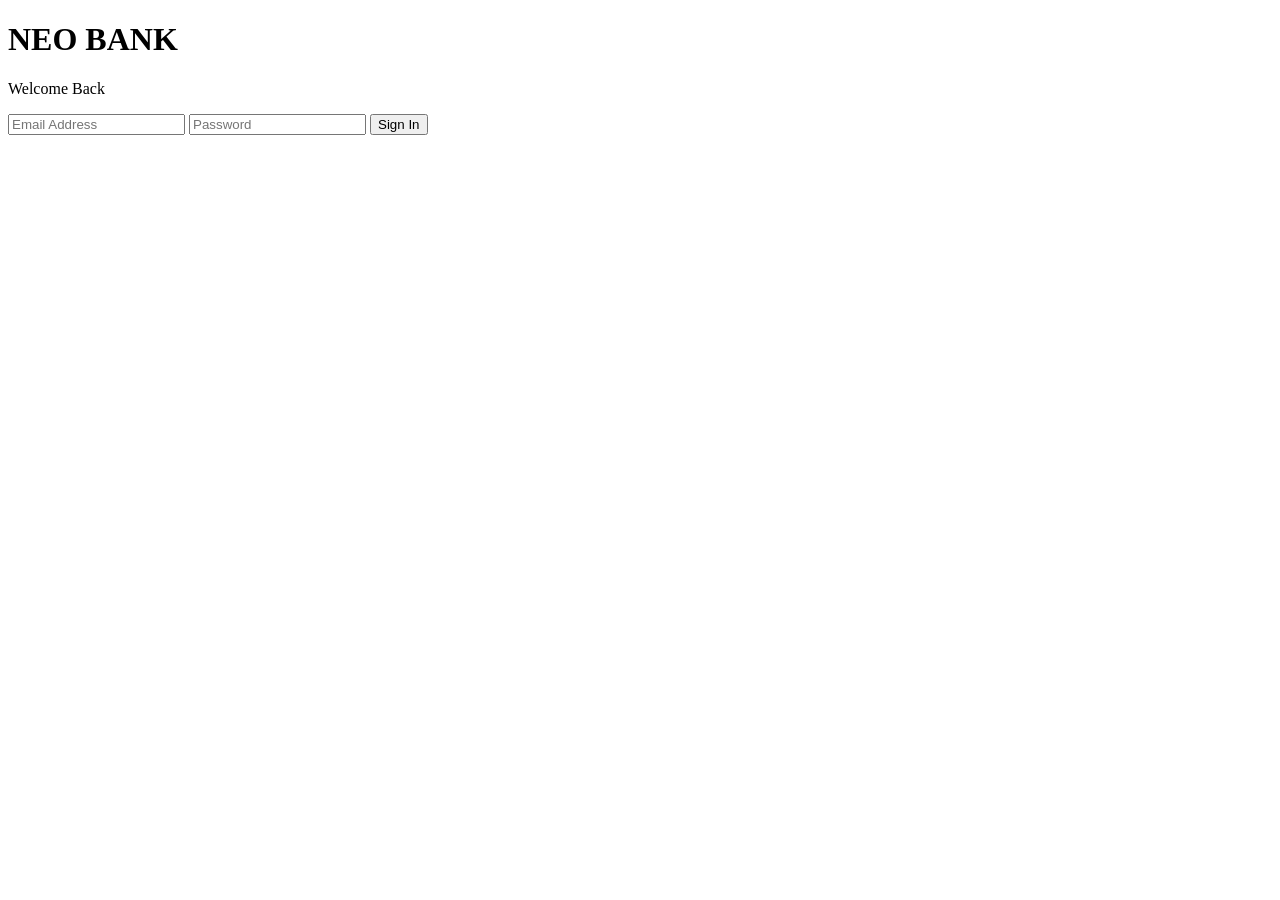
==== index.html @ 3617bf97 "Update index.html" ====
<!DOCTYPE html>
<html>
<head>
    <title>NEO BANK</title>
    <link rel="stylesheet" href="css/style.css">
</head>

<body>

<div class="hero">

    <div class="overlay">

        <div class="login-card">

            <h1>NEO BANK</h1>

            <p class="subtitle">
                Welcome Back
            </p>

            <input
                type="email"
                placeholder="Email Address"
            >

            <input
                type="password"
                placeholder="Password"
            >

            <button>
                Sign In
            </button>

        </div>

    </div>

</div>
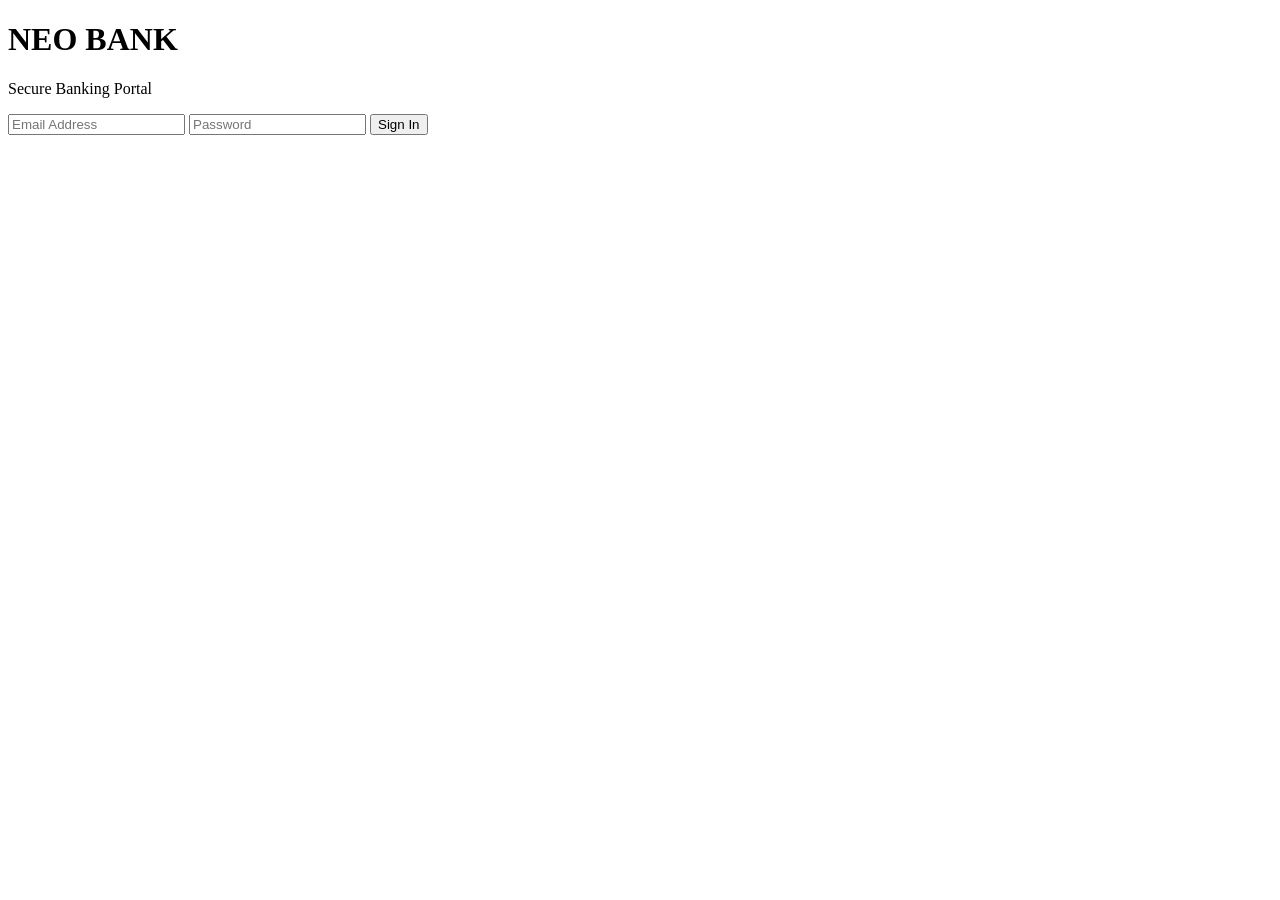
==== commit d94285ad: "Update index.html" ====
--- a/index.html
+++ b/index.html
@@ -7,34 +7,33 @@
 
 <body>
 
-<div class="hero">
+<div class="login-container">
 
-    <div class="overlay">
+    <div class="login-card">
 
-        <div class="login-card">
+        <h1>NEO BANK</h1>
 
-            <h1>NEO BANK</h1>
+        <p class="subtitle">
+            Secure Banking Portal
+        </p>
 
-            <p class="subtitle">
-                Welcome Back
-            </p>
+        <input
+            type="email"
+            placeholder="Email Address"
+        >
 
-            <input
-                type="email"
-                placeholder="Email Address"
-            >
+        <input
+            type="password"
+            placeholder="Password"
+        >
 
-            <input
-                type="password"
-                placeholder="Password"
-            >
-
-            <button>
-                Sign In
-            </button>
-
-        </div>
+        <button>
+            Sign In
+        </button>
 
     </div>
 
 </div>
+
+</body>
+</html>
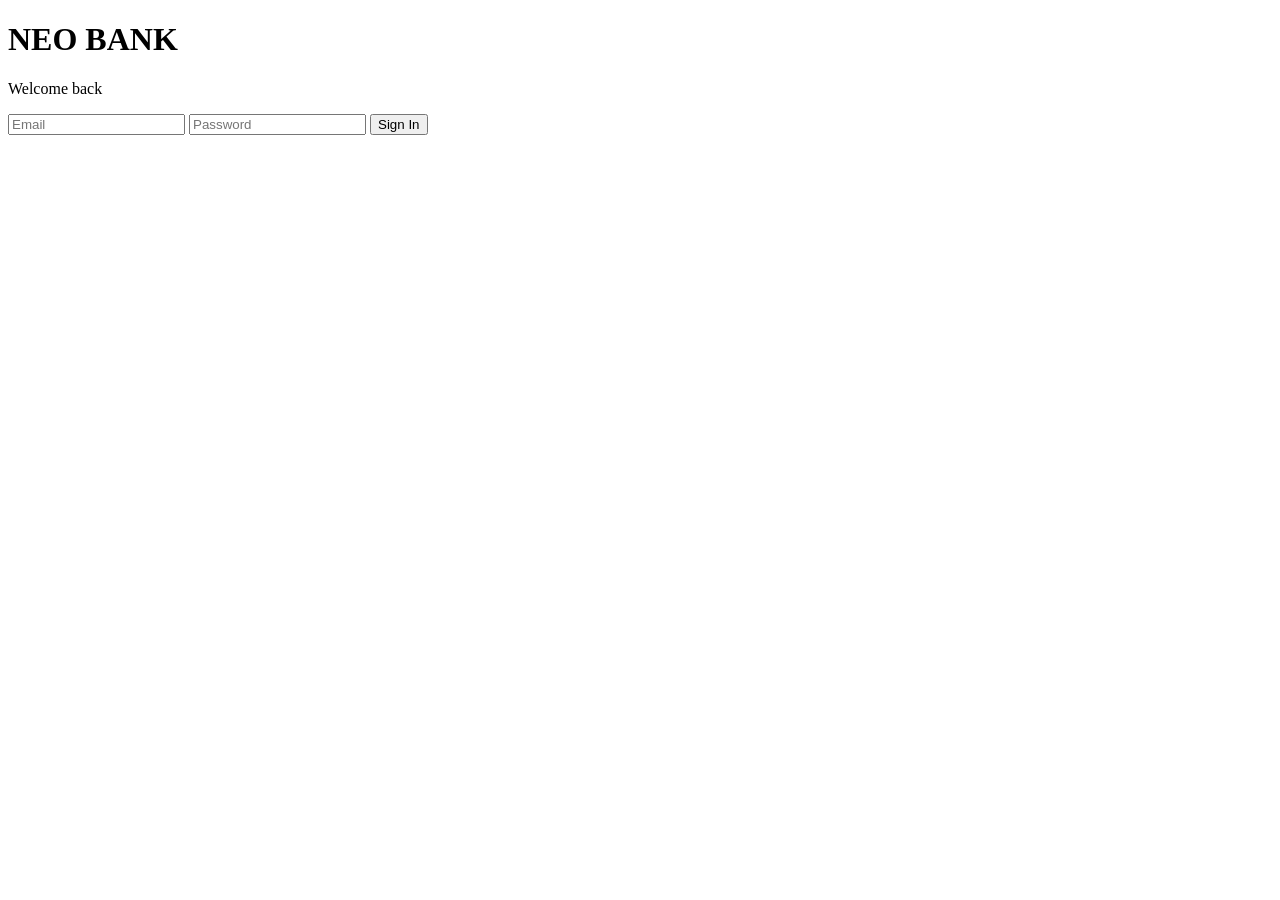
==== commit 5c81f128: "Create index.html" ====
--- a/index.html
+++ b/index.html
@@ -2,38 +2,24 @@
 <html>
 <head>
     <title>NEO BANK</title>
-    <link rel="stylesheet" href="css/style.css">
+    <link rel="stylesheet" href="style.css">
 </head>
 
 <body>
 
-<div class="login-container">
+<div class="login-box">
 
-    <div class="login-card">
+    <h1>NEO BANK</h1>
+    <p>Welcome back</p>
 
-        <h1>NEO BANK</h1>
+    <input type="email" id="email" placeholder="Email">
+    <input type="password" id="password" placeholder="Password">
 
-        <p class="subtitle">
-            Secure Banking Portal
-        </p>
-
-        <input
-            type="email"
-            placeholder="Email Address"
-        >
-
-        <input
-            type="password"
-            placeholder="Password"
-        >
-
-        <button>
-            Sign In
-        </button>
-
-    </div>
+    <button onclick="login()">Sign In</button>
 
 </div>
 
+<script src="script.js"></script>
+
 </body>
-</html>+</html>
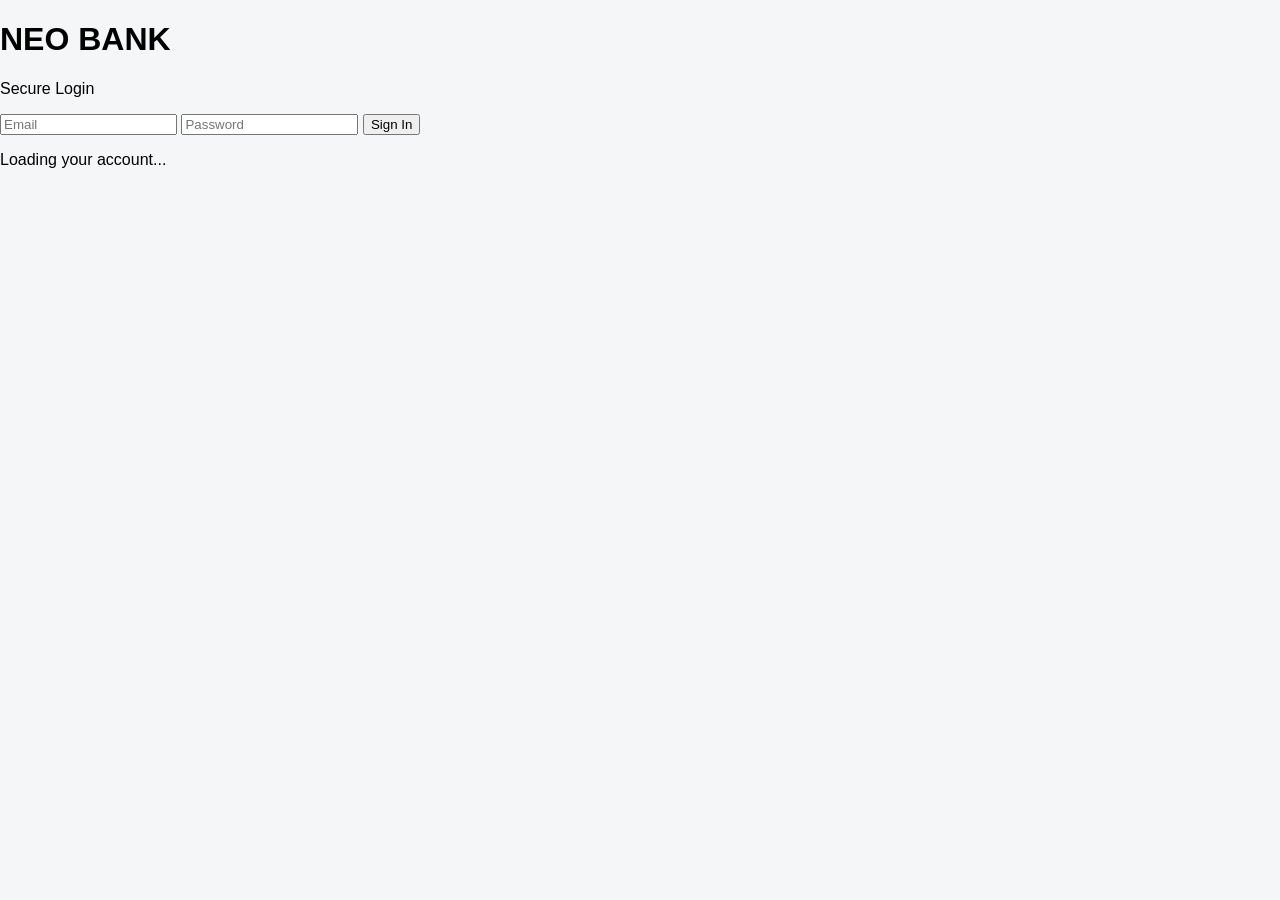
==== commit bd3ec913: "Update index.html" ====
--- a/index.html
+++ b/index.html
@@ -10,13 +10,19 @@
 <div class="login-box">
 
     <h1>NEO BANK</h1>
-    <p>Welcome back</p>
+    <p>Secure Login</p>
 
     <input type="email" id="email" placeholder="Email">
     <input type="password" id="password" placeholder="Password">
 
     <button onclick="login()">Sign In</button>
 
+    <p id="error" class="error"></p>
+
+</div>
+
+<div id="loader" class="loader">
+    Loading your account...
 </div>
 
 <script src="script.js"></script>
--- a/style.css
+++ b/style.css
@@ -0,0 +1,209 @@
+body{
+    margin:0;
+    font-family:Arial;
+    background:#f4f6f8;
+}
+
+/* LAYOUT */
+.layout{
+    display:flex;
+    min-height:100vh;
+}
+
+/* SIDEBAR */
+.sidebar{
+    width:220px;
+    background:#0a6b3e;
+    color:white;
+    padding:20px;
+}
+
+.sidebar h2{
+    margin-bottom:30px;
+}
+
+.sidebar a{
+    display:block;
+    color:white;
+    text-decoration:none;
+    padding:10px 0;
+    opacity:0.9;
+}
+
+/* MAIN */
+.main{
+    flex:1;
+    padding:20px;
+}
+
+/* TOP BAR */
+.topbar{
+    display:flex;
+    justify-content:space-between;
+    align-items:center;
+}
+
+/* CARD */
+.card{
+    background:#0a6b3e;
+    color:white;
+    padding:20px;
+    border-radius:15px;
+    margin:20px 0;
+}
+
+.balance-row{
+    display:flex;
+    justify-content:space-between;
+    align-items:center;
+}
+
+/* GRID */
+.grid{
+    display:grid;
+    grid-template-columns:repeat(4,1fr);
+    gap:10px;
+}
+
+.grid div{
+    background:white;
+    padding:15px;
+    text-align:center;
+    border-radius:10px;
+}
+
+/* TRANSACTIONS */
+.transactions{
+    background:white;
+    padding:15px;
+    border-radius:10px;
+}
+
+.tx{
+    display:flex;
+    justify-content:space-between;
+    padding:10px 0;
+    border-bottom:1px solid #eee;
+}
+.grid a{
+    background:white;
+    padding:18px;
+    text-align:center;
+    border-radius:12px;
+    text-decoration:none;
+    color:#0a6b3e;
+    font-weight:bold;
+    transition:0.2s;
+}
+
+.grid a:hover{
+    transform:scale(1.05);
+}
+
+.sidebar a i,
+.grid a i{
+    margin-right:8px;
+}
+.page{
+    max-width:400px;
+    margin:80px auto;
+    background:white;
+    padding:20px;
+    border-radius:15px;
+}
+
+.page input{
+    width:100%;
+    padding:12px;
+    margin:10px 0;
+}
+
+.page button{
+    width:100%;
+    padding:12px;
+    background:#0a6b3e;
+    color:white;
+    border:none;
+    border-radius:10px;
+}
+@media(max-width:768px){
+
+    .layout{
+        flex-direction:column;
+    }
+
+    .sidebar{
+        width:100%;
+        text-align:center;
+    }
+
+    .grid{
+        grid-template-columns:repeat(2,1fr);
+    }
+}
+body.dark{
+    background:#0f172a;
+    color:white;
+}
+
+.sidebar{
+    transition:0.3s;
+}
+
+.sidebar.hide{
+    transform:translateX(-100%);
+}
+
+.menu-btn{
+    background:none;
+    border:none;
+    font-size:20px;
+}
+
+.topbar{
+    display:flex;
+    justify-content:space-between;
+    align-items:center;
+}
+
+.top-icons button{
+    margin-left:10px;
+    border:none;
+    background:white;
+    padding:8px;
+    border-radius:8px;
+}
+
+/* POPUP */
+.popup{
+    position:fixed;
+    bottom:20px;
+    right:20px;
+    background:#0a6b3e;
+    color:white;
+    padding:12px 20px;
+    border-radius:10px;
+    display:none;
+    animation:fade 0.3s ease-in-out;
+}
+
+@keyframes fade{
+    from{opacity:0; transform:translateY(20px);}
+    to{opacity:1; transform:translateY(0);}
+}
+button{
+    cursor:pointer;
+    transition:0.2s;
+}
+
+button:hover{
+    transform:scale(1.05);
+}
+
+.grid a{
+    transition:0.2s;
+}
+
+.grid a:hover{
+    transform:scale(1.05);
+}
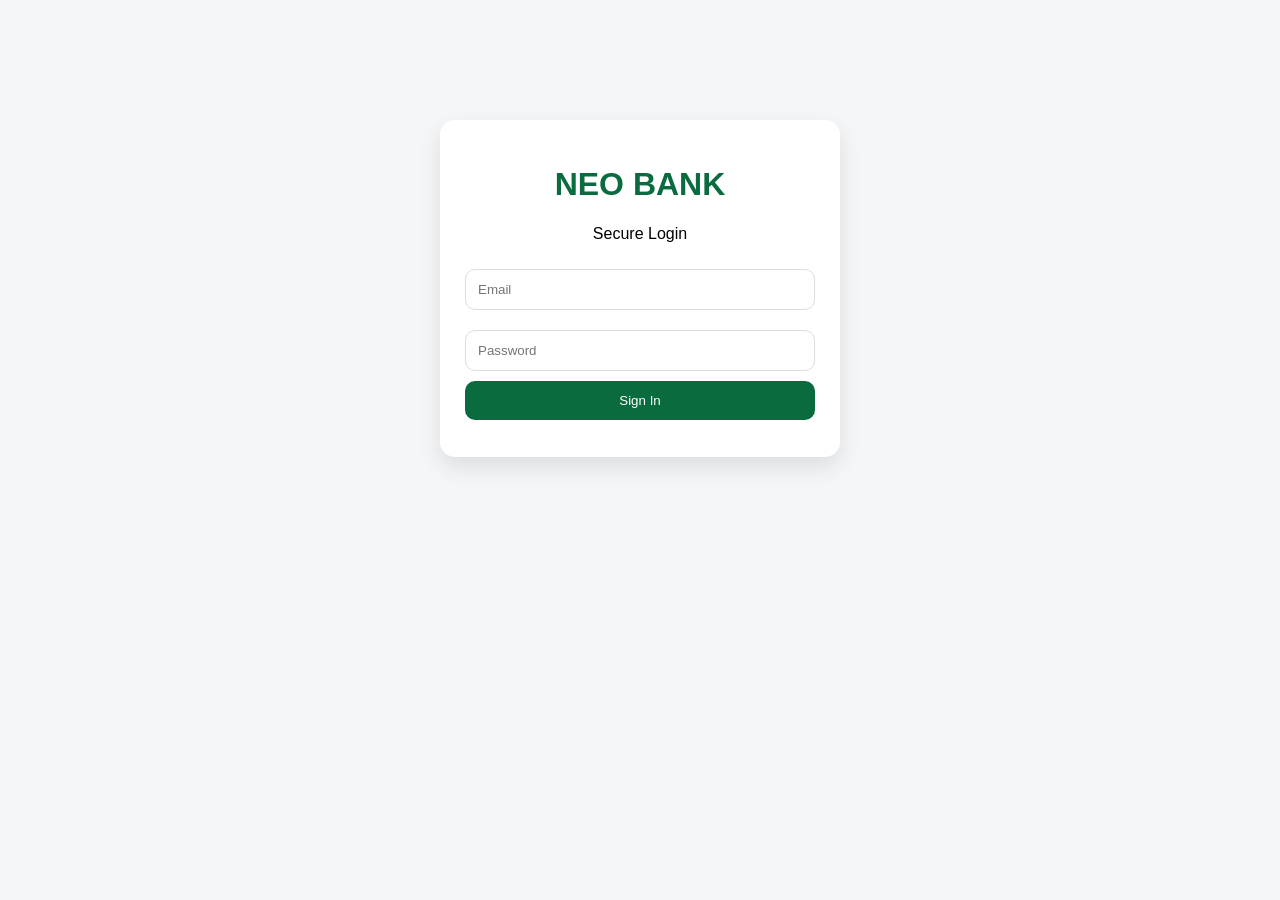
==== commit d37f306e: "Update index.html" ====
--- a/index.html
+++ b/index.html
@@ -3,6 +3,8 @@
 <head>
     <title>NEO BANK</title>
     <link rel="stylesheet" href="style.css">
+    <link rel="stylesheet"
+href="https://cdnjs.cloudflare.com/ajax/libs/font-awesome/6.5.1/css/all.min.css">
 </head>
 
 <body>
--- a/style.css
+++ b/style.css
@@ -1,4 +1,45 @@
+body{/* LOGIN PAGE */
+
 body{
+    margin:0;
+    font-family:Arial,sans-serif;
+    background:#f4f6f8;
+}
+
+.login-box{
+    width:90%;
+    max-width:350px;
+    margin:120px auto;
+    background:white;
+    padding:25px;
+    border-radius:15px;
+    text-align:center;
+    box-shadow:0 10px 25px rgba(0,0,0,0.1);
+}
+
+.login-box h1{
+    color:#0a6b3e;
+}
+
+input{
+    width:100%;
+    padding:12px;
+    margin:10px 0;
+    border:1px solid #ddd;
+    border-radius:10px;
+    box-sizing:border-box;
+}
+
+button{
+    width:100%;
+    padding:12px;
+    background:#0a6b3e;
+    color:white;
+    border:none;
+    border-radius:10px;
+}
+
+/* DASHBOARD STYLES BELOW THIS */
     margin:0;
     font-family:Arial;
     background:#f4f6f8;
@@ -207,3 +248,142 @@
 .grid a:hover{
     transform:scale(1.05);
 }
+.error{
+    color:red;
+    font-size:12px;
+}
+
+/* LOADER */
+.loader{
+    display:none;
+    position:fixed;
+    top:0;
+    left:0;
+    width:100%;
+    height:100%;
+    background:rgba(0,0,0,0.8);
+    color:white;
+    justify-content:center;
+    align-items:center;
+    font-size:18px;
+}
+
+/* CHART */
+.chart-box{
+    background:white;
+    padding:15px;
+    margin-top:20px;
+    border-radius:10px;
+}
+
+.bar, .bar2, .bar3{
+    height:10px;
+    background:#0a6b3e;
+    margin:8px 0;
+    border-radius:5px;
+}
+
+.bar{width:80%}
+.bar2{width:60%}
+.bar3{width:40%}
+.card{
+    background:linear-gradient(
+        135deg,
+        #0a6b3e,
+        #13a35d
+    );
+    color:white;
+    padding:25px;
+    border-radius:20px;
+    box-shadow:0 10px 30px rgba(0,0,0,0.15);
+}
+
+.eye-btn{
+    width:auto;
+    padding:8px 12px;
+    border:none;
+    border-radius:8px;
+    background:white;
+    color:#0a6b3e;
+}
+
+.copy-btn{
+    width:auto;
+    margin-top:15px;
+    background:white;
+    color:#0a6b3e;
+    font-weight:bold;
+}
+
+.account-number{
+    margin-top:10px;
+    opacity:0.9;
+}
+.grid{
+    display:grid;
+    grid-template-columns:repeat(4,1fr);
+    gap:15px;
+}
+
+.grid a{
+    background:white;
+    border-radius:15px;
+    padding:20px 10px;
+    text-decoration:none;
+    color:#0a6b3e;
+    display:flex;
+    flex-direction:column;
+    align-items:center;
+    justify-content:center;
+    gap:10px;
+    box-shadow:0 4px 15px rgba(0,0,0,0.08);
+    transition:0.2s;
+}
+
+.grid a:hover{
+    transform:translateY(-3px);
+}
+
+.icon{
+    font-size:24px;
+}
+.transactions{
+    background:white;
+    padding:15px;
+    border-radius:15px;
+    margin-top:20px;
+    box-shadow:0 4px 15px rgba(0,0,0,0.08);
+}
+
+.tx{
+    display:flex;
+    justify-content:space-between;
+    align-items:center;
+    padding:15px 10px;
+    border-bottom:1px solid #eee;
+}
+
+.tx:last-child{
+    border-bottom:none;
+}
+
+.deposit b{
+    color:#16a34a;
+}
+
+.withdrawal b{
+    color:#dc2626;
+}
+.tx small{
+    color:#666;
+}
+
+.status-completed{
+    color:#16a34a;
+    font-weight:bold;
+}
+
+.status-pending{
+    color:#f59e0b;
+    font-weight:bold;
+}
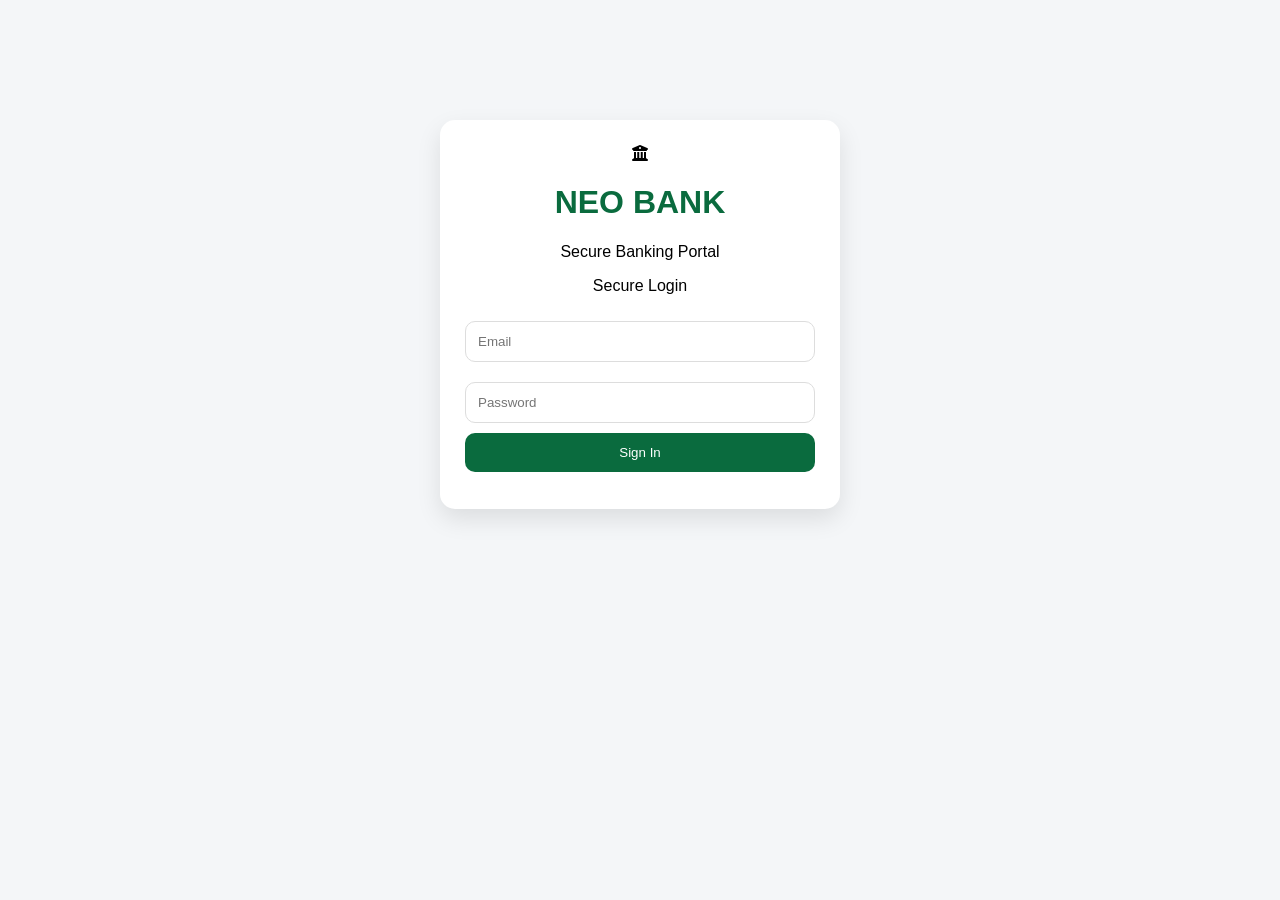
==== commit 8005a49b: "Update index.html" ====
--- a/index.html
+++ b/index.html
@@ -11,7 +11,17 @@
 
 <div class="login-box">
 
+    <div class="logo-section">
+
+    <div class="logo-circle">
+        <i class="fa-solid fa-building-columns"></i>
+    </div>
+
     <h1>NEO BANK</h1>
+
+    <p>Secure Banking Portal</p>
+
+</div>
     <p>Secure Login</p>
 
     <input type="email" id="email" placeholder="Email">
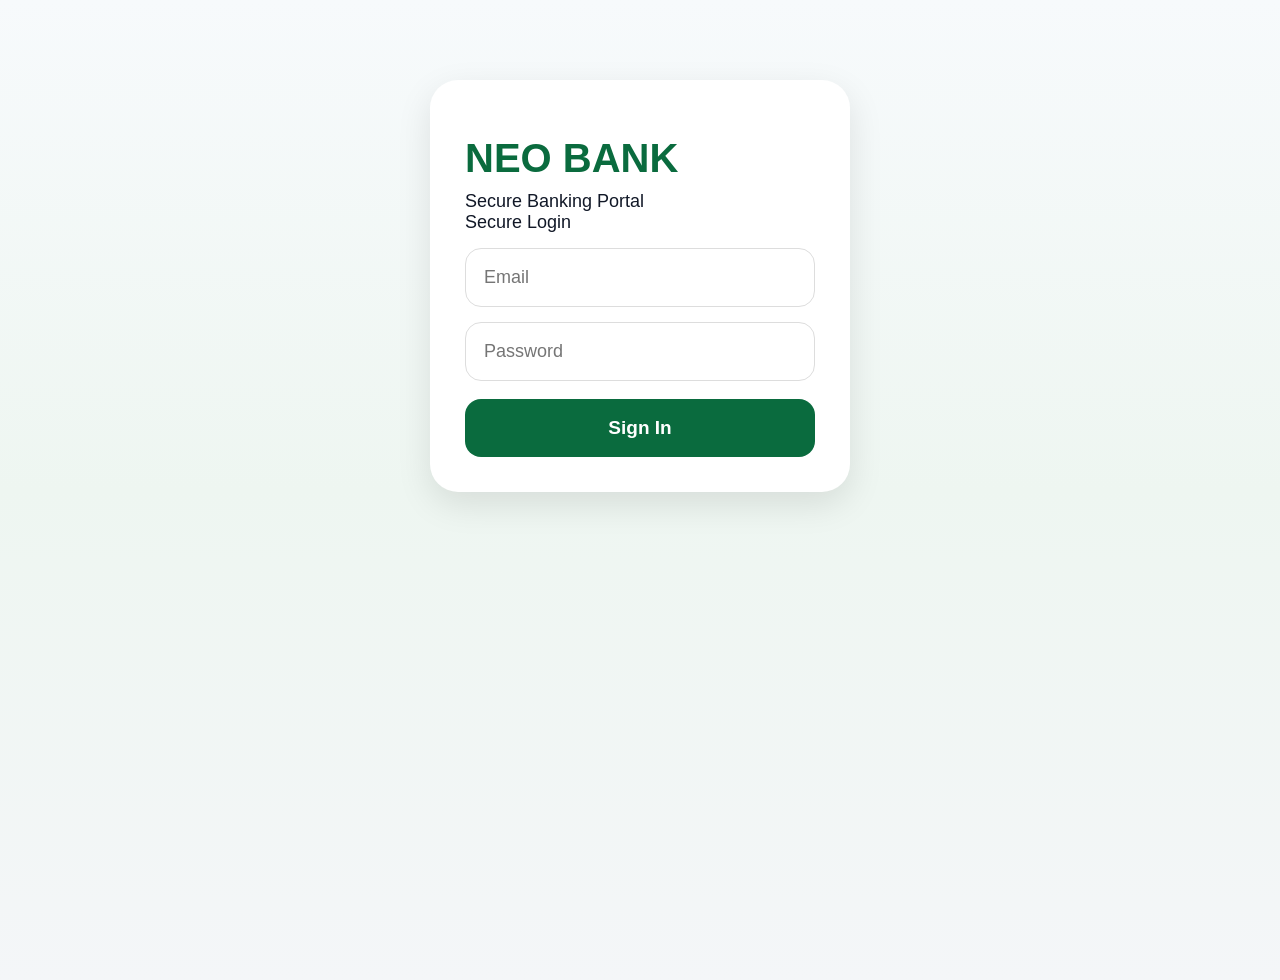
==== commit 4073a96a: "Update index.html" ====
--- a/index.html
+++ b/index.html
@@ -33,9 +33,6 @@
 
 </div>
 
-<div id="loader" class="loader">
-    Loading your account...
-</div>
 
 <script src="script.js"></script>
 
--- a/style.css
+++ b/style.css
@@ -1,389 +1,753 @@
-body{/* LOGIN PAGE */
+/* ======================
+   GLOBAL
+====================== */
+
+*{
+    margin:0;
+    padding:0;
+    box-sizing:border-box;
+}
 
 body{
-    margin:0;
-    font-family:Arial,sans-serif;
-    background:#f4f6f8;
-}
+    font-family:'Poppins',sans-serif;
+    background:linear-gradient(
+        180deg,
+        #f7fafc,
+        #eef6f1,
+        #f4f6f8
+    );
+    color:#111827;
+    min-height:100vh;
+    font-size:18px;
+}
+
+/* ======================
+   LOGIN
+====================== */
 
 .login-box{
-    width:90%;
-    max-width:350px;
-    margin:120px auto;
+    width:92%;
+    max-width:420px;
+    margin:80px auto;
     background:white;
-    padding:25px;
-    border-radius:15px;
-    text-align:center;
-    box-shadow:0 10px 25px rgba(0,0,0,0.1);
+    padding:35px;
+    border-radius:28px;
+    box-shadow:0 12px 35px rgba(0,0,0,.1);
 }
 
 .login-box h1{
+    font-size:40px;
+    font-weight:900;
     color:#0a6b3e;
+    margin-bottom:10px;
 }
 
 input{
     width:100%;
-    padding:12px;
-    margin:10px 0;
+    padding:18px;
     border:1px solid #ddd;
-    border-radius:10px;
-    box-sizing:border-box;
+    border-radius:16px;
+    margin-top:15px;
+    font-size:18px;
 }
 
 button{
     width:100%;
-    padding:12px;
+    padding:18px;
+    border:none;
+    border-radius:16px;
     background:#0a6b3e;
     color:white;
-    border:none;
-    border-radius:10px;
-}
-
-/* DASHBOARD STYLES BELOW THIS */
-    margin:0;
-    font-family:Arial;
-    background:#f4f6f8;
-}
-
-/* LAYOUT */
+    font-size:19px;
+    font-weight:800;
+    margin-top:18px;
+    cursor:pointer;
+    transition:.3s;
+}
+
+button:hover{
+    transform:scale(1.02);
+}
+
+/* ======================
+   LAYOUT
+====================== */
+
 .layout{
-    display:flex;
-    min-height:100vh;
-}
-
-/* SIDEBAR */
+    display:block;
+}
+
+.main{
+    padding:15px;
+}
+
+/* ======================
+   SIDEBAR
+====================== */
+
 .sidebar{
-    width:220px;
+    width:100%;
     background:#0a6b3e;
-    color:white;
-    padding:20px;
+    padding:18px;
+    display:flex;
+    justify-content:space-around;
+    align-items:center;
 }
 
 .sidebar h2{
-    margin-bottom:30px;
+    display:none;
 }
 
 .sidebar a{
-    display:block;
     color:white;
     text-decoration:none;
-    padding:10px 0;
-    opacity:0.9;
-}
-
-/* MAIN */
-.main{
-    flex:1;
-    padding:20px;
-}
-
-/* TOP BAR */
+    font-size:17px;
+    font-weight:700;
+}
+
+/* ======================
+   TOP BAR
+====================== */
+
 .topbar{
     display:flex;
     justify-content:space-between;
     align-items:center;
-}
-
-/* CARD */
-.card{
+    margin-bottom:20px;
+}
+
+.topbar h2{
+    font-size:36px;
+    font-weight:900;
+}
+.topbar h3{
+    font-size:32px;
+    font-weight:900;
+    color:#111827;
+    margin:0;
+}
+.top-icons{
+    display:flex;
+    align-items:center;
+    gap:15px;
+}
+.top-icons button{
+    width:65px;
+    height:65px;
+
+    border:none;
+    border-radius:20px;
+
+    background:white;
+
+    font-size:32px;
+    font-weight:900;
+
+    box-shadow:0 8px 20px rgba(0,0,0,.1);
+
+    cursor:pointer;
+}
+.top-icons button:last-child{
+    width:auto;
+
+    padding:0 25px;
+
+    height:65px;
+
+    border:none;
+
+    border-radius:20px;
+
     background:#0a6b3e;
+
     color:white;
-    padding:20px;
-    border-radius:15px;
-    margin:20px 0;
-}
-
-.balance-row{
-    display:flex;
-    justify-content:space-between;
-    align-items:center;
-}
-
-/* GRID */
-.grid{
-    display:grid;
-    grid-template-columns:repeat(4,1fr);
-    gap:10px;
-}
-
-.grid div{
+
+    font-size:22px;
+
+    font-weight:900;
+
+    box-shadow:0 8px 20px rgba(0,0,0,.15);
+
+    cursor:pointer;
+}
+.top-icons button:first-child{
+
+    width:65px;
+    height:65px;
+
+    border:none;
+
+    border-radius:20px;
+
     background:white;
-    padding:15px;
-    text-align:center;
-    border-radius:10px;
-}
-
-/* TRANSACTIONS */
-.transactions{
-    background:white;
-    padding:15px;
-    border-radius:10px;
-}
-
-.tx{
-    display:flex;
-    justify-content:space-between;
-    padding:10px 0;
-    border-bottom:1px solid #eee;
-}
-.grid a{
-    background:white;
-    padding:18px;
-    text-align:center;
-    border-radius:12px;
-    text-decoration:none;
-    color:#0a6b3e;
-    font-weight:bold;
-    transition:0.2s;
-}
-
-.grid a:hover{
-    transform:scale(1.05);
-}
-
-.sidebar a i,
-.grid a i{
-    margin-right:8px;
-}
-.page{
-    max-width:400px;
-    margin:80px auto;
-    background:white;
-    padding:20px;
-    border-radius:15px;
-}
-
-.page input{
-    width:100%;
-    padding:12px;
-    margin:10px 0;
-}
-
-.page button{
-    width:100%;
-    padding:12px;
-    background:#0a6b3e;
-    color:white;
-    border:none;
-    border-radius:10px;
-}
-@media(max-width:768px){
-
-    .layout{
-        flex-direction:column;
-    }
-
-    .sidebar{
-        width:100%;
-        text-align:center;
-    }
-
-    .grid{
-        grid-template-columns:repeat(2,1fr);
-    }
-}
-body.dark{
-    background:#0f172a;
-    color:white;
-}
-
-.sidebar{
-    transition:0.3s;
-}
-
-.sidebar.hide{
-    transform:translateX(-100%);
-}
-
-.menu-btn{
-    background:none;
-    border:none;
-    font-size:20px;
-}
-
-.topbar{
-    display:flex;
-    justify-content:space-between;
-    align-items:center;
-}
-
-.top-icons button{
-    margin-left:10px;
-    border:none;
-    background:white;
-    padding:8px;
-    border-radius:8px;
-}
-
-/* POPUP */
-.popup{
-    position:fixed;
-    bottom:20px;
-    right:20px;
-    background:#0a6b3e;
-    color:white;
-    padding:12px 20px;
-    border-radius:10px;
-    display:none;
-    animation:fade 0.3s ease-in-out;
-}
-
-@keyframes fade{
-    from{opacity:0; transform:translateY(20px);}
-    to{opacity:1; transform:translateY(0);}
-}
-button{
+
+    font-size:32px;
+
+    box-shadow:0 8px 20px rgba(0,0,0,.1);
+
     cursor:pointer;
-    transition:0.2s;
-}
-
-button:hover{
-    transform:scale(1.05);
-}
-
-.grid a{
-    transition:0.2s;
-}
-
-.grid a:hover{
-    transform:scale(1.05);
-}
-.error{
-    color:red;
-    font-size:12px;
-}
-
-/* LOADER */
-.loader{
-    display:none;
-    position:fixed;
-    top:0;
-    left:0;
-    width:100%;
-    height:100%;
-    background:rgba(0,0,0,0.8);
-    color:white;
-    justify-content:center;
-    align-items:center;
+
+}
+.welcome-text h3{
+    font-size:32px;
+    font-weight:900;
+    margin:0;
+    color:#111827;
+}
+
+.welcome-text p{
     font-size:18px;
-}
-
-/* CHART */
-.chart-box{
-    background:white;
-    padding:15px;
-    margin-top:20px;
-    border-radius:10px;
-}
-
-.bar, .bar2, .bar3{
-    height:10px;
-    background:#0a6b3e;
-    margin:8px 0;
-    border-radius:5px;
-}
-
-.bar{width:80%}
-.bar2{width:60%}
-.bar3{width:40%}
+    font-weight:600;
+    color:#6b7280;
+    margin-top:4px;
+}
+
+/* ======================
+   PREMIUM BALANCE CARD
+====================== */
+
 .card{
     background:linear-gradient(
         135deg,
         #0a6b3e,
-        #13a35d
+        #16c172,
+        #0a6b3e
     );
+
+    background-size:300% 300%;
+    animation:gradientMove 8s infinite alternate;
+
     color:white;
-    padding:25px;
-    border-radius:20px;
-    box-shadow:0 10px 30px rgba(0,0,0,0.15);
-}
-
+
+    padding:35px 30px;      /* Bigger inside spacing */
+
+    border-radius:35px;
+
+    min-height:350px;       /* Taller card */
+
+    box-shadow:
+    0 15px 35px rgba(0,0,0,.18);
+
+    position:relative;
+    overflow:hidden;
+
+    margin-bottom:18px;
+}
+
+/* Moving gradient */
+
+@keyframes gradientMove{
+
+    from{
+        background-position:left;
+    }
+
+    to{
+        background-position:right;
+    }
+
+}
+
+/* Floating circles */
+
+.card::before{
+
+    content:"";
+
+    position:absolute;
+
+    width:180px;
+    height:180px;
+
+    border-radius:50%;
+
+    background:rgba(255,255,255,.15);
+
+    top:-70px;
+    right:-40px;
+
+}
+
+.card::after{
+
+    content:"";
+
+    position:absolute;
+
+    width:120px;
+    height:120px;
+
+    border-radius:50%;
+
+    background:rgba(255,255,255,.1);
+
+    bottom:-40px;
+    left:-20px;
+
+}
+#balance{
+
+    font-size:65px;
+
+    font-weight:900;
+
+    letter-spacing:-1px;
+
+    margin-top:15px;
+
+    animation:pulse 2s infinite alternate;
+
+}
+
+@keyframes pulse{
+
+    from{
+        transform:scale(1);
+    }
+
+    to{
+        transform:scale(1.03);
+    }
+
+}
+
+.account-number{
+    margin-top:30px;
+    font-size:22px;
+    font-weight:700;
+    color:white;
+    position:absolute;
+    left:30px;
+    bottom:85px;
+    z-index:2;
+}
+
+..card-logo{
+    position:absolute;
+    bottom:25px;
+    right:25px;
+
+    display:flex;
+    align-items:center;
+    gap:10px;
+
+    font-size:34px;
+    font-weight:900;
+    letter-spacing:3px;
+
+    color:white;
+}
+
+.card-logo i{
+    font-size:24px;
+    opacity:.8;
+}
 .eye-btn{
+
     width:auto;
-    padding:8px 12px;
+
+    padding:12px 15px;
+
     border:none;
-    border-radius:8px;
+
+    border-radius:15px;
+
+    background:rgba(255,255,255,.2);
+
+    color:white;
+
+    backdrop-filter:blur(12px);
+
+    transition:.3s;
+
+}
+
+.eye-btn:hover{
+
+    transform:rotate(20deg);
+
+}
+
+.eye-btn i{
+
+    font-size:24px;
+
+}
+.copy-btn{
+    position:absolute;
+    left:30px;
+    bottom:25px;
+
+    width:auto;
+
     background:white;
     color:#0a6b3e;
-}
-
-.copy-btn{
-    width:auto;
-    margin-top:15px;
-    background:white;
-    color:#0a6b3e;
-    font-weight:bold;
-}
-
-.account-number{
-    margin-top:10px;
-    opacity:0.9;
-}
+
+    font-weight:900;
+
+    padding:14px 18px;
+
+    border-radius:15px;
+
+    z-index:2;
+}
+.card-logo{
+
+    position:absolute;
+
+    bottom:25px;
+
+    right:25px;
+
+    font-size:32px;
+
+    font-weight:900;
+
+    opacity:.9;
+
+}
+/* ======================
+   QUICK ACTIONS
+====================== */
+
 .grid{
     display:grid;
-    grid-template-columns:repeat(4,1fr);
-    gap:15px;
-}
-
+    grid-template-columns:repeat(4, 1fr);
+    gap:5px;
+    margin-top:10px;
+}
 .grid a{
     background:white;
-    border-radius:15px;
-    padding:20px 10px;
+
+    width:100%;
+    height:105px;
+
+    border-radius:20px;
+
+    display:flex;
+    flex-direction:column;
+    justify-content:center;
+    align-items:center;
+
     text-decoration:none;
-    color:#0a6b3e;
-    display:flex;
-    flex-direction:column;
-    align-items:center;
+    color:#111;
+
+    font-size:15px;
+    font-weight:900;
+
+    box-shadow:0 5px 15px rgba(0,0,0,.1);
+
+    transition:.3s;
+}
+.grid a i{
+    font-size:58px;
+    margin-bottom:10px;
+}
+.grid a:hover{
+
+    transform:
+    translateY(-5px);
+
+    box-shadow:
+    0 15px 30px rgba(0,0,0,.15);
+
+}
+..grid a i{
+    font-size:50px;
+    margin-bottom:8px;
+}
+
+.grid a span{
+    font-weight:900;
+    font-size:15px;
+
+}
+.grid a:nth-child(1) i{
+    color:#16a34a;
+}
+
+.grid a:nth-child(2) i{
+    color:#2563eb;
+}
+
+.grid a:nth-child(3) i{
+    color:#ef4444;
+}
+
+.grid a:nth-child(4) i{
+    color:#f59e0b;
+}
+
+.grid a:nth-child(5) i{
+    color:#8b5cf6;
+}
+
+.grid a:nth-child(6) i{
+    color:#ec4899;
+}
+
+.grid a:nth-child(7) i{
+    color:#0891b2;
+}
+
+.grid a:nth-child(8) i{
+    color:#ea580c;
+}
+.grid span{
+
+    font-size:19px;
+
+    font-weight:900;
+
+    line-height:1.1;
+
+}
+.grid a:hover i{
+
+    transform:
+    scale(1.15)
+    rotate(8deg);
+
+}
+.card{
+    margin-bottom:14px;
+}
+
+.grid{
+    margin-bottom:14px;
+}
+
+.transactions{
+    margin-top:14px;
+}
+/* ======================
+   RECENT TRANSACTIONS
+====================== */
+
+.transactions{
+
+    background:white;
+
+    padding:25px;
+
+    border-radius:30px;
+
+    margin-top:15px;
+
+    box-shadow:
+    0 10px 30px rgba(0,0,0,.08);
+
+}
+.transactions h3{
+
+    font-size:42px;
+
+    font-weight:900;
+
+    margin-bottom:25px;
+
+}
+.tx{
+
+    display:flex;
+
+    justify-content:space-between;
+
+    align-items:center;
+
+    padding:28px 0;
+
+    border-bottom:1px solid #eef2f7;
+
+}
+.tx:hover{
+
+    transform:translateX(8px);
+
+}
+.tx-left{
+
+    display:flex;
+
+    align-items:center;
+
+    gap:18px;
+
+}
+.tx-icon{
+
+    width:65px;
+
+    height:65px;
+
+    border-radius:50%;
+
+    display:flex;
+
     justify-content:center;
-    gap:10px;
-    box-shadow:0 4px 15px rgba(0,0,0,0.08);
-    transition:0.2s;
-}
-
-.grid a:hover{
-    transform:translateY(-3px);
-}
-
-.icon{
+
+    align-items:center;
+
+}
+.tx-icon i{
+
+    font-size:28px;
+
+}
+.deposit-icon{
+
+    background:#dcfce7;
+
+    color:#16a34a;
+
+}
+
+.withdraw-icon{
+
+    background:#fee2e2;
+
+    color:#ef4444;
+
+}
+
+.transfer-icon{
+
+    background:#dbeafe;
+
+    color:#2563eb;
+
+}
+.tx strong{
+
+    font-size:34px !important;
+
+    font-weight:900 !important;
+
+    color:#111827;
+
+    line-height:.tx small{
+
+    font-size:18px !important;
+
+    font-weight:700;
+
+    color:#6b7280;
+
+}
+.tx b{
+
+    font-size:28px;
+
+    font-weight:900;
+
+}
+ .deposit b{
+    color:#16a34a;
+}
+
+.withdrawal b{
+    color:#ef4444;
+}
+
+.transfer b{
+    color:#2563eb;
+}
+
+.tx{
+
+    animation:fadeUp .5s ease;
+
+}
+
+@keyframes fadeUp{
+
+    from{
+
+        opacity:0;
+
+        transform:translateY(15px);
+
+    }
+
+    to{
+
+        opacity:1;
+
+        transform:translateY(0);
+
+    }
+
+}
+   
+/* ==================================
+   FINAL TRANSACTION TEXT UPGRADE
+================================== */
+
+.tx strong{
+
+    font-size:38px !important;
+
+    font-weight:900 !important;
+
+    color:#111827;
+
+    line-height:1.05;
+
+    display:block;
+
+    margin-bottom:6px;
+
+}
+
+.tx small{
+
+    font-size:20px !important;
+
+    font-weight:700;
+
+    color:#6b7280;
+
+}
+
+.tx b{
+
+    font-size:30px !important;
+
+    font-weight:900;
+
+}
+   .deposit b{
+    color:#16a34a;
+}
+
+.withdrawal b{
+    color:#ef4444;
+}
+
+.transfer b{
+    color:#2563eb;
+}
+@media(max-width:768px){
+    .grid a{
+        aspect-ratio: 1 / 1;
+        padding:12px 4px;
+    }
+
+    .grid a i{
+        font-size:38px;
+    }
+
+    .grid a span{
+        font-size:12px;
+    }
+}
+.card p{
     font-size:24px;
-}
-.transactions{
-    background:white;
-    padding:15px;
-    border-radius:15px;
-    margin-top:20px;
-    box-shadow:0 4px 15px rgba(0,0,0,0.08);
-}
-
-.tx{
+    font-weight:700;
+    margin-bottom:15px;
+}
+.balance-row{
     display:flex;
     justify-content:space-between;
     align-items:center;
-    padding:15px 10px;
-    border-bottom:1px solid #eee;
-}
-
-.tx:last-child{
-    border-bottom:none;
-}
-
-.deposit b{
-    color:#16a34a;
-}
-
-.withdrawal b{
-    color:#dc2626;
-}
-.tx small{
-    color:#666;
-}
-
-.status-completed{
-    color:#16a34a;
-    font-weight:bold;
-}
-
-.status-pending{
-    color:#f59e0b;
-    font-weight:bold;
-}
+}
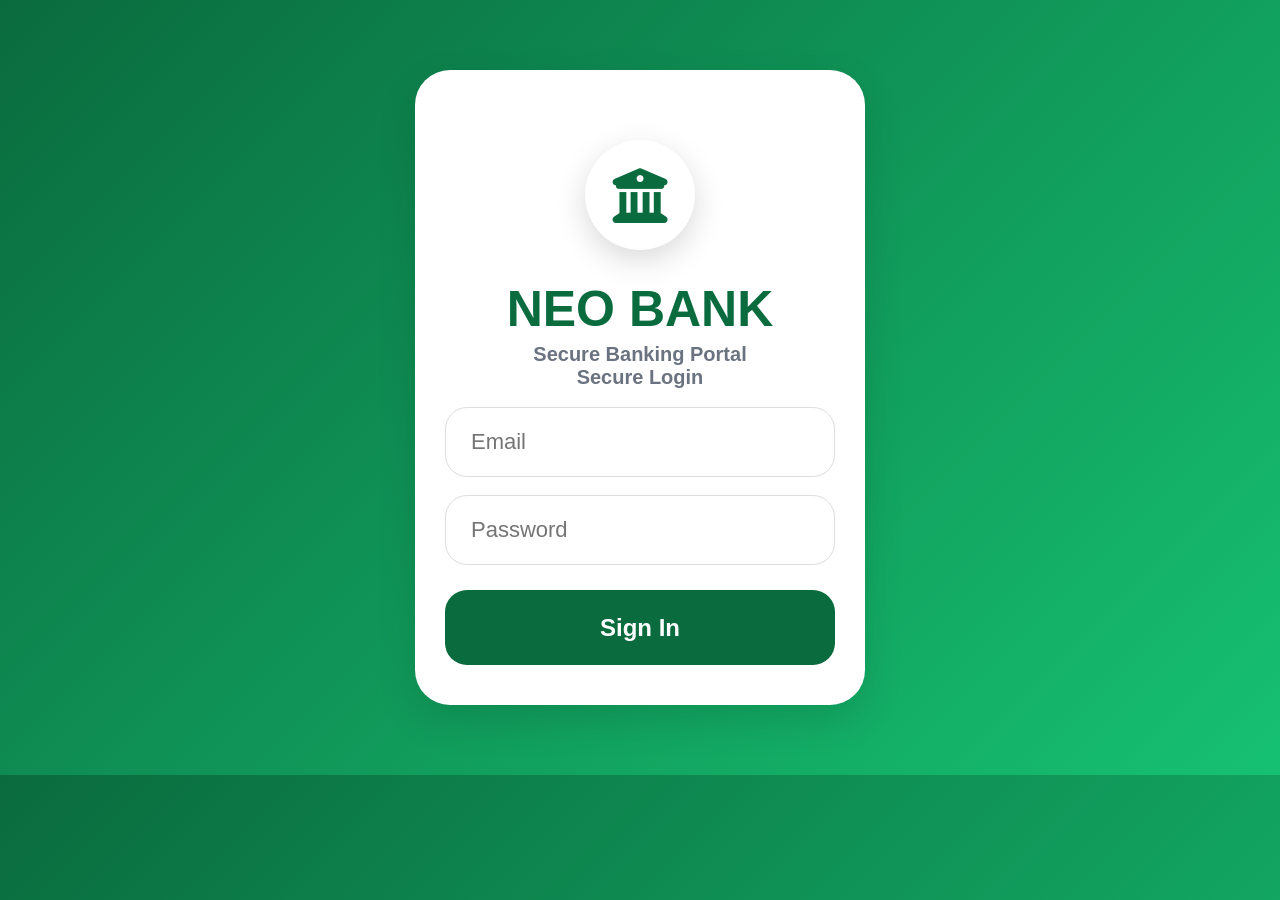
==== commit 6e0b715d: "Update index.html" ====
--- a/index.html
+++ b/index.html
@@ -7,7 +7,7 @@
 href="https://cdnjs.cloudflare.com/ajax/libs/font-awesome/6.5.1/css/all.min.css">
 </head>
 
-<body>
+<body class="login-page">
 
 <div class="login-box">
 
--- a/style.css
+++ b/style.css
@@ -9,16 +9,19 @@
 }
 
 body{
+
+    margin:0;
+
     font-family:'Poppins',sans-serif;
-    background:linear-gradient(
-        180deg,
-        #f7fafc,
-        #eef6f1,
-        #f4f6f8
+
+    background:
+
+    linear-gradient(
+        135deg,
+        #0a6b3e,
+        #16c172
     );
-    color:#111827;
-    min-height:100vh;
-    font-size:18px;
+
 }
 
 /* ======================
@@ -26,49 +29,123 @@
 ====================== */
 
 .login-box{
-    width:92%;
-    max-width:420px;
-    margin:80px auto;
+
+    width:90%;
+    max-width:450px;
+
+    margin:70px auto;
+
     background:white;
-    padding:35px;
-    border-radius:28px;
-    box-shadow:0 12px 35px rgba(0,0,0,.1);
+
+    padding:40px 30px;
+
+    border-radius:35px;
+
+    text-align:center;
+
+    box-shadow:
+    0 15px 40px rgba(0,0,0,.12);
+
 }
 
 .login-box h1{
-    font-size:40px;
-    font-weight:900;
+
+    font-size:50px;
+
+    font-weight:900;
+
     color:#0a6b3e;
-    margin-bottom:10px;
+
+    margin-bottom:5px;
+
+}
+.login-box p{
+
+    font-size:20px;
+
+    color:#6b7280;
+
+    font-weight:700;
+
 }
 
 input{
     width:100%;
-    padding:18px;
+
+    display:block;
+
+    box-sizing:border-box;
+
+    height:70px;
+
+    padding:0 25px;
+
+    margin:18px 0;
+
     border:1px solid #ddd;
-    border-radius:16px;
-    margin-top:15px;
-    font-size:18px;
+
+    border-radius:22px;
+
+    font-size:22px;
 }
 
 button{
     width:100%;
-    padding:18px;
+
+    display:block;
+
+    height:75px;
+
+    margin-top:25px;
+
+    background:#0a6b3e;
+
+    color:white;
+
     border:none;
-    border-radius:16px;
-    background:#0a6b3e;
-    color:white;
-    font-size:19px;
-    font-weight:800;
-    margin-top:18px;
+
+    border-radius:22px;
+
+    font-size:24px;
+
+    font-weight:900;
+
     cursor:pointer;
-    transition:.3s;
 }
 
 button:hover{
     transform:scale(1.02);
 }
-
+.logo-circle{
+
+    width:110px;
+
+    height:110px;
+
+    border-radius:50%;
+
+    background:white;
+
+    color:#0a6b3e;
+
+    display:flex;
+
+    justify-content:center;
+
+    align-items:center;
+
+    margin:30px auto;
+
+    box-shadow:
+    0 10px 30px rgba(0,0,0,.15);
+
+}
+
+.logo-circle i{
+
+    font-size:55px;
+
+}
 /* ======================
    LAYOUT
 ====================== */
